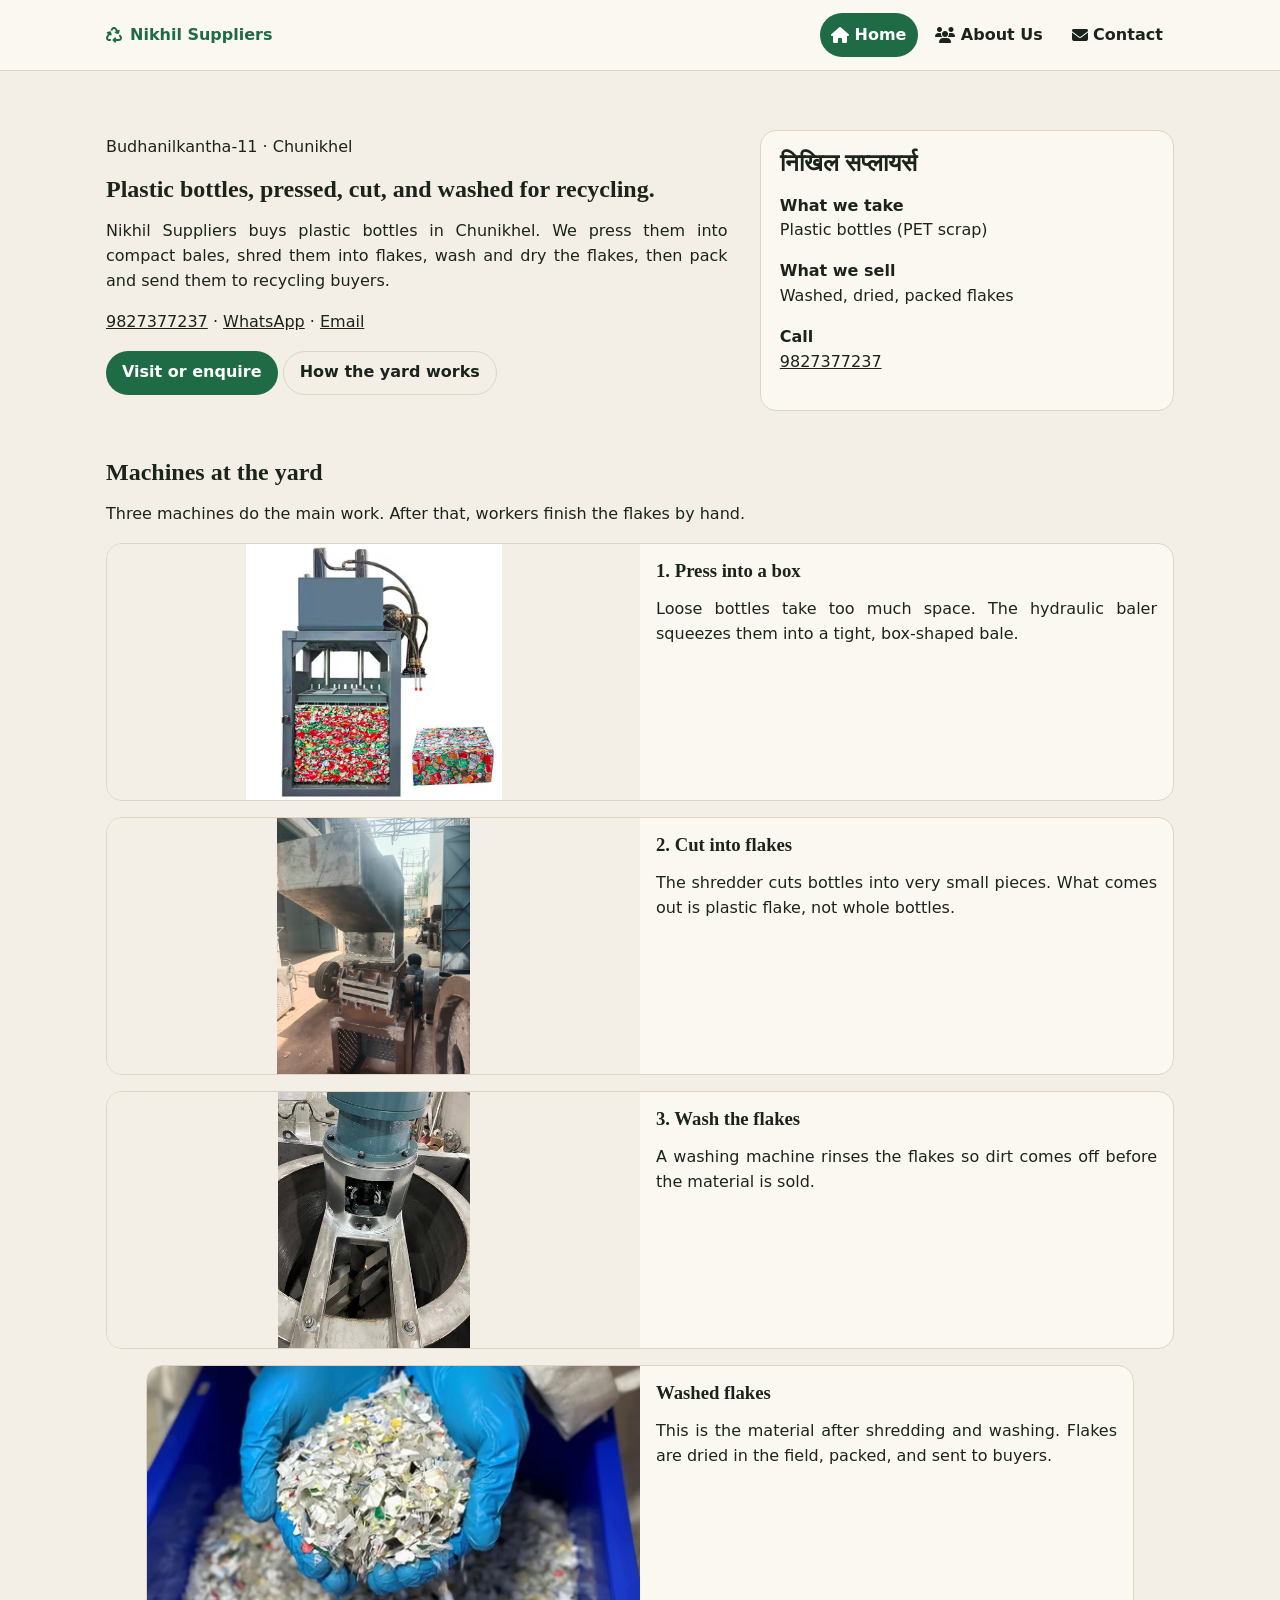
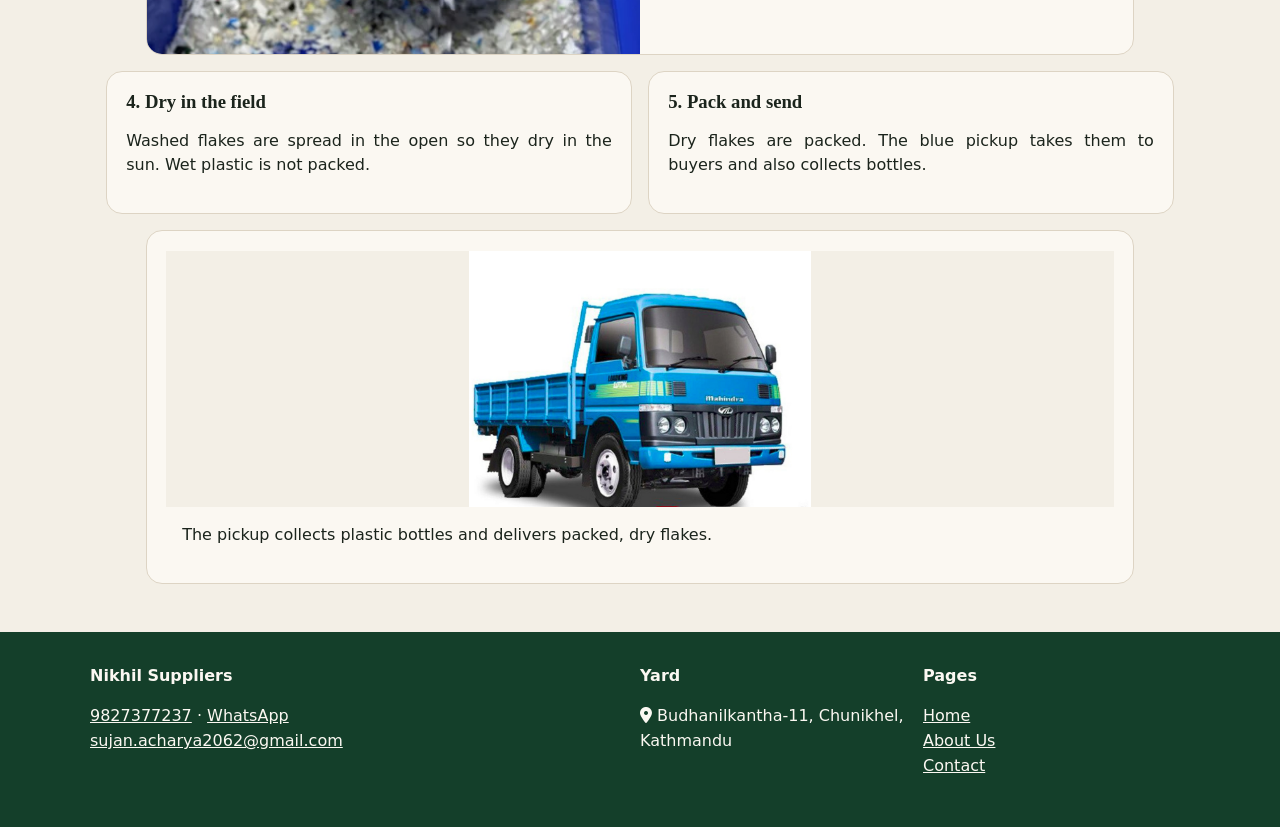
==== index.html @ 7412add0 "Add files via upload" ====
<!DOCTYPE html>
<html lang="en">
<head>
  <meta charset="UTF-8">
  <meta name="viewport" content="width=device-width, initial-scale=1">
  <title>Home | Nikhil Suppliers</title>
  <link rel="stylesheet" href="https://cdnjs.cloudflare.com/ajax/libs/font-awesome/6.5.1/css/all.min.css">
  <link rel="stylesheet" href="css/styles.css">
</head>
<body>
  <nav><div class="wrap bar">
    <a class="logo" href="index.html"><i class="fas fa-recycle"></i> Nikhil Suppliers</a>
    <button class="menu" aria-label="Menu"><i class="fas fa-bars"></i></button>
    <ul class="links">
      <li><a class="active" href="index.html"><i class="fas fa-home"></i> Home</a></li>
      <li><a href="about.html"><i class="fas fa-users"></i> About Us</a></li>
      <li><a href="contact.html"><i class="fas fa-envelope"></i> Contact</a></li>
    </ul>
  </div></nav>
  <main><div class="wrap">
    <section class="hero">
      <div>
        <p>Budhanilkantha-11 · Chunikhel</p>
        <h1>Plastic bottles, pressed, cut, and washed for recycling.</h1>
        <p class="just">Nikhil Suppliers buys plastic bottles in Chunikhel. We press them into compact bales, shred them into flakes, wash and dry the flakes, then pack and send them to recycling buyers.</p>
        <p><a href="tel:9827377237">9827377237</a> · <a href="https://wa.me/9779827377237">WhatsApp</a> · <a href="mailto:sujan.acharya2062@gmail.com">Email</a></p>
        <p><a class="btn" href="contact.html">Visit or enquire</a> <a class="btn alt" href="about.html">How the yard works</a></p>
      </div>
      <aside class="card">
        <h2>निखिल सप्लायर्स</h2>
        <p><strong>What we take</strong><br>Plastic bottles (PET scrap)</p>
        <p><strong>What we sell</strong><br>Washed, dried, packed flakes</p>
        <p><strong>Call</strong><br><a href="tel:9827377237">9827377237</a></p>
      </aside>
    </section>
    <h2>Machines at the yard</h2>
    <p class="just">Three machines do the main work. After that, workers finish the flakes by hand.</p>
    <div class="grid">
      <article class="machine"><img src="baler.png" alt="Baler"><div><h3>1. Press into a box</h3><p class="just">Loose bottles take too much space. The hydraulic baler squeezes them into a tight, box-shaped bale.</p></div></article>
      <article class="machine"><img src="shredder.png" alt="Shredder"><div><h3>2. Cut into flakes</h3><p class="just">The shredder cuts bottles into very small pieces. What comes out is plastic flake, not whole bottles.</p></div></article>
      <article class="machine"><img src="washer.png" alt="Washer"><div><h3>3. Wash the flakes</h3><p class="just">A washing machine rinses the flakes so dirt comes off before the material is sold.</p></div></article>
    </div>
    <figure class="machine shot"><img class="cover" src="flakes.png" alt="Washed plastic flakes"><figcaption><h3>Washed flakes</h3><p class="just">This is the material after shredding and washing. Flakes are dried in the field, packed, and sent to buyers.</p></figcaption></figure>
    <div class="grid two">
      <article class="card"><h3>4. Dry in the field</h3><p class="just">Washed flakes are spread in the open so they dry in the sun. Wet plastic is not packed.</p></article>
      <article class="card"><h3>5. Pack and send</h3><p class="just">Dry flakes are packed. The blue pickup takes them to buyers and also collects bottles.</p></article>
    </div>
    <figure class="shot card"><img src="truck.png" alt="Pickup truck"><figcaption>The pickup collects plastic bottles and delivers packed, dry flakes.</figcaption></figure>
  </div></main>
  <footer><div class="wrap foot">
    <div><strong>Nikhil Suppliers</strong><p><a href="tel:9827377237">9827377237</a> · <a href="https://wa.me/9779827377237">WhatsApp</a><br><a href="mailto:sujan.acharya2062@gmail.com">sujan.acharya2062@gmail.com</a></p></div>
    <div><strong>Yard</strong><p><i class="fas fa-map-marker-alt"></i> Budhanilkantha-11, Chunikhel, Kathmandu</p></div>
    <div><strong>Pages</strong><p><a href="index.html">Home</a><br><a href="about.html">About Us</a><br><a href="contact.html">Contact</a></p></div>
  </div></footer>
  <script src="js/script.js"></script>
</body>
</html>
---- css/styles.css ----
:root{--bg:#f3efe6;--surface:#fbf8f2;--ink:#1b241c;--muted:#5d675e;--green:#1f6b45;--deep:#143f2a;--accent:#c46b2a;--line:#ddd4c4}
*{box-sizing:border-box}html{scroll-behavior:smooth}
body{margin:0;background:var(--bg);color:var(--ink);font:16px/1.55 "Segoe UI",system-ui,sans-serif;min-height:100vh;display:flex;flex-direction:column}
h1,h2,h3{font-family:Georgia,serif;line-height:1.15;margin:0}
a{color:inherit}img{max-width:100%;display:block}
.wrap{width:min(1100px,100%);margin:0 auto;padding:0 1rem}
nav{position:sticky;top:0;background:var(--surface);border-bottom:1px solid var(--line);z-index:5}
.bar{display:flex;align-items:center;justify-content:space-between;min-height:70px}
.logo{display:flex;gap:.5rem;align-items:center;text-decoration:none;font-weight:700;color:var(--green)}
.links{display:flex;gap:.4rem;list-style:none;margin:0;padding:0}
.links a{display:flex;gap:.35rem;align-items:center;min-height:44px;padding:0 .7rem;border-radius:999px;text-decoration:none;font-weight:600}
.links a.active,.links a:hover{background:var(--green);color:#fff}
.menu{display:none;background:none;border:0;font-size:1.4rem}
.hero{display:grid;grid-template-columns:1.2fr .8fr;gap:2rem;align-items:end;padding:3rem 0}
.card,.step,.machine{background:var(--surface);border:1px solid var(--line);border-radius:1rem}
.card{padding:1.2rem}.just{text-align:justify}
.btn{display:inline-flex;min-height:44px;align-items:center;padding:0 1rem;border-radius:999px;text-decoration:none;font-weight:700;background:var(--green);color:#fff}
.btn.alt{background:var(--bg);color:var(--ink);border:1px solid var(--line)}
.grid{display:grid;gap:1rem}.two{grid-template-columns:1fr 1fr}
.machine{display:grid;grid-template-columns:1fr 1fr;overflow:hidden}
.machine img,.shot img{width:100%;height:16rem;object-fit:contain;background:var(--bg)}
.machine div,.shot figcaption{padding:1rem}
.shot{overflow:hidden}.shot img.cover{object-fit:cover;height:18rem}
main{flex:1;padding-bottom:2rem}
footer{margin-top:auto;background:var(--deep);color:#fbf8f2}
.foot{display:grid;grid-template-columns:2fr 1fr 1fr;gap:1rem;padding:2rem 0}
label{display:block;font-weight:700;margin-top:.8rem}
input,textarea{width:100%;padding:.7rem;border:1px solid var(--line);border-radius:.5rem;font:inherit;background:var(--bg)}
button{min-height:44px;width:100%;margin-top:1rem;border:0;border-radius:999px;background:var(--green);color:#fff;font-weight:700}
.map{position:relative;border:1px solid var(--line);border-radius:1rem;overflow:hidden;margin-top:.8rem}
.map iframe{width:100%;height:20rem;border:0}
.map .tag{position:absolute;top:0;left:0;right:0;background:var(--surface);padding:.7rem 1rem}
.err{color:var(--accent)}.ok{color:var(--green)}
@media(max-width:800px){
  .menu{display:block}.links{display:none;position:absolute;left:0;right:0;top:70px;background:#fff;flex-direction:column;padding:1rem;border-bottom:1px solid var(--line)}
  .links.open{display:flex}.hero,.two,.machine,.foot{grid-template-columns:1fr}
}
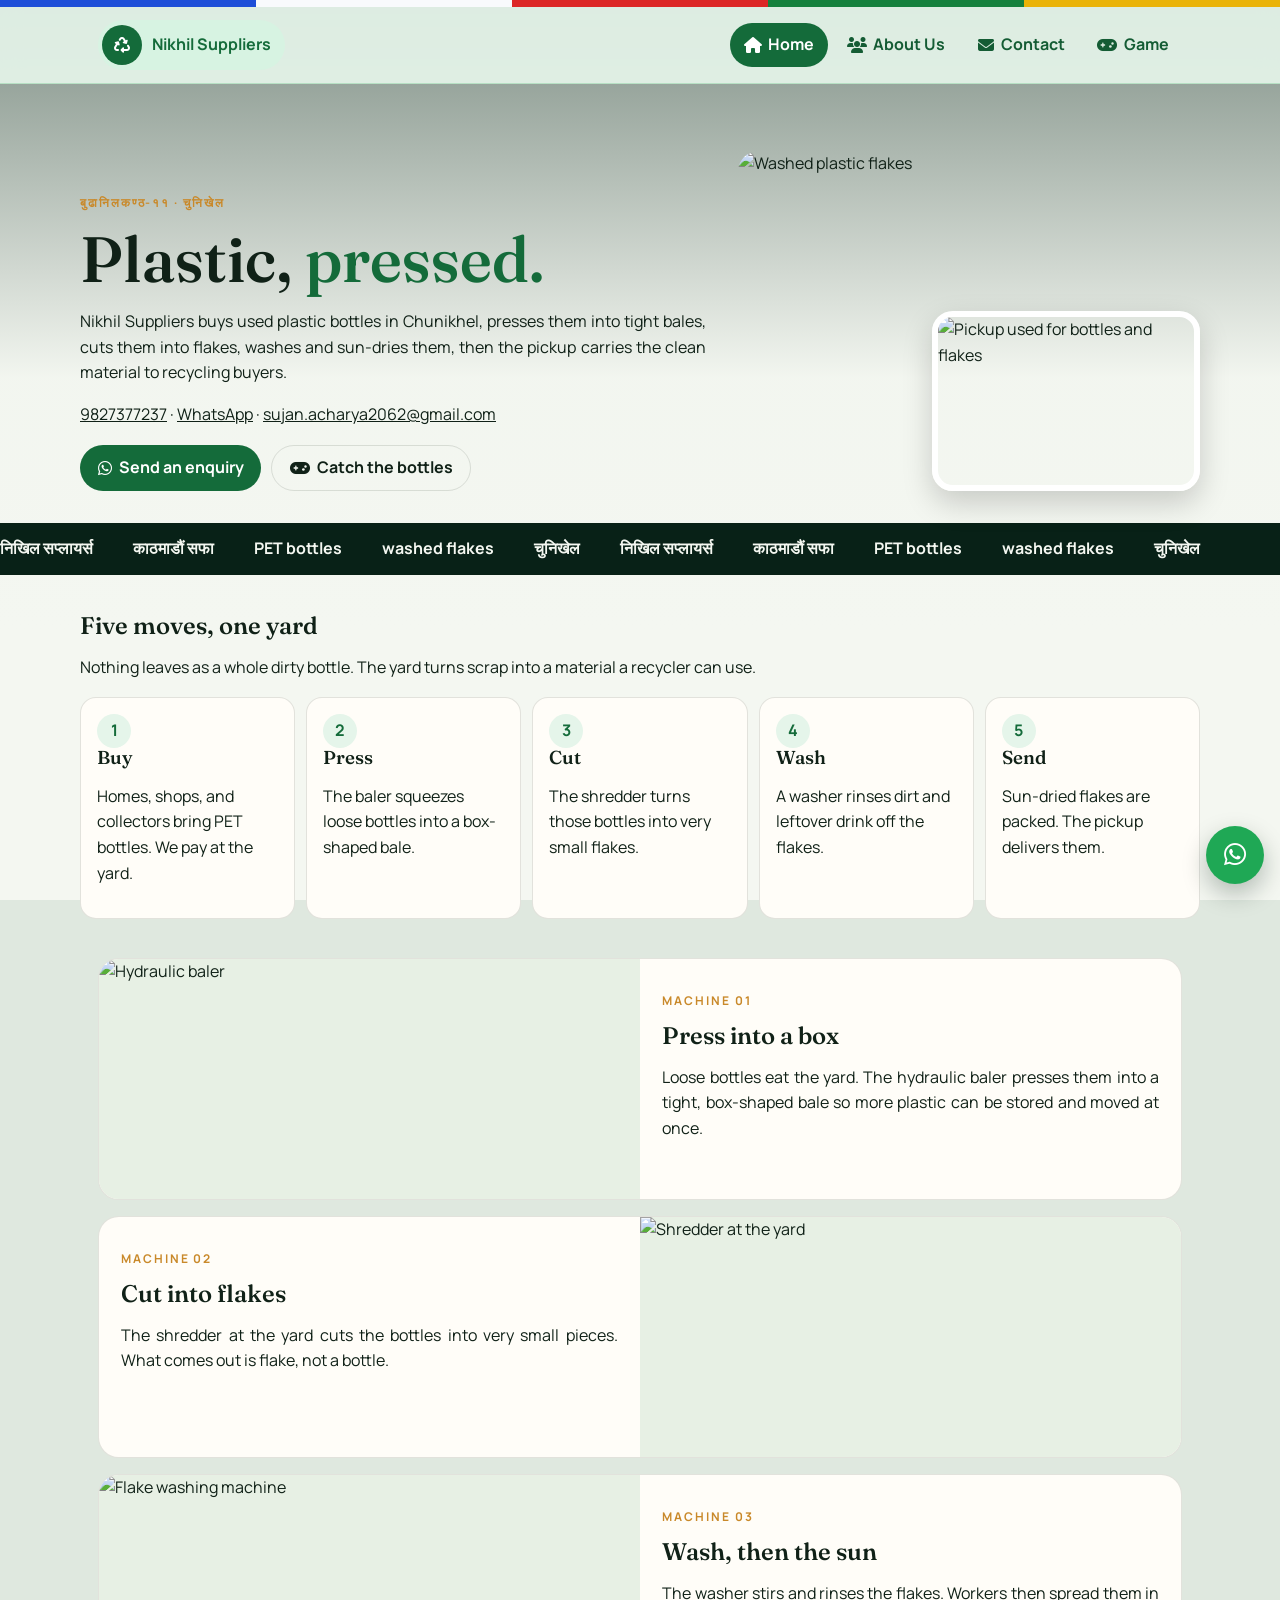
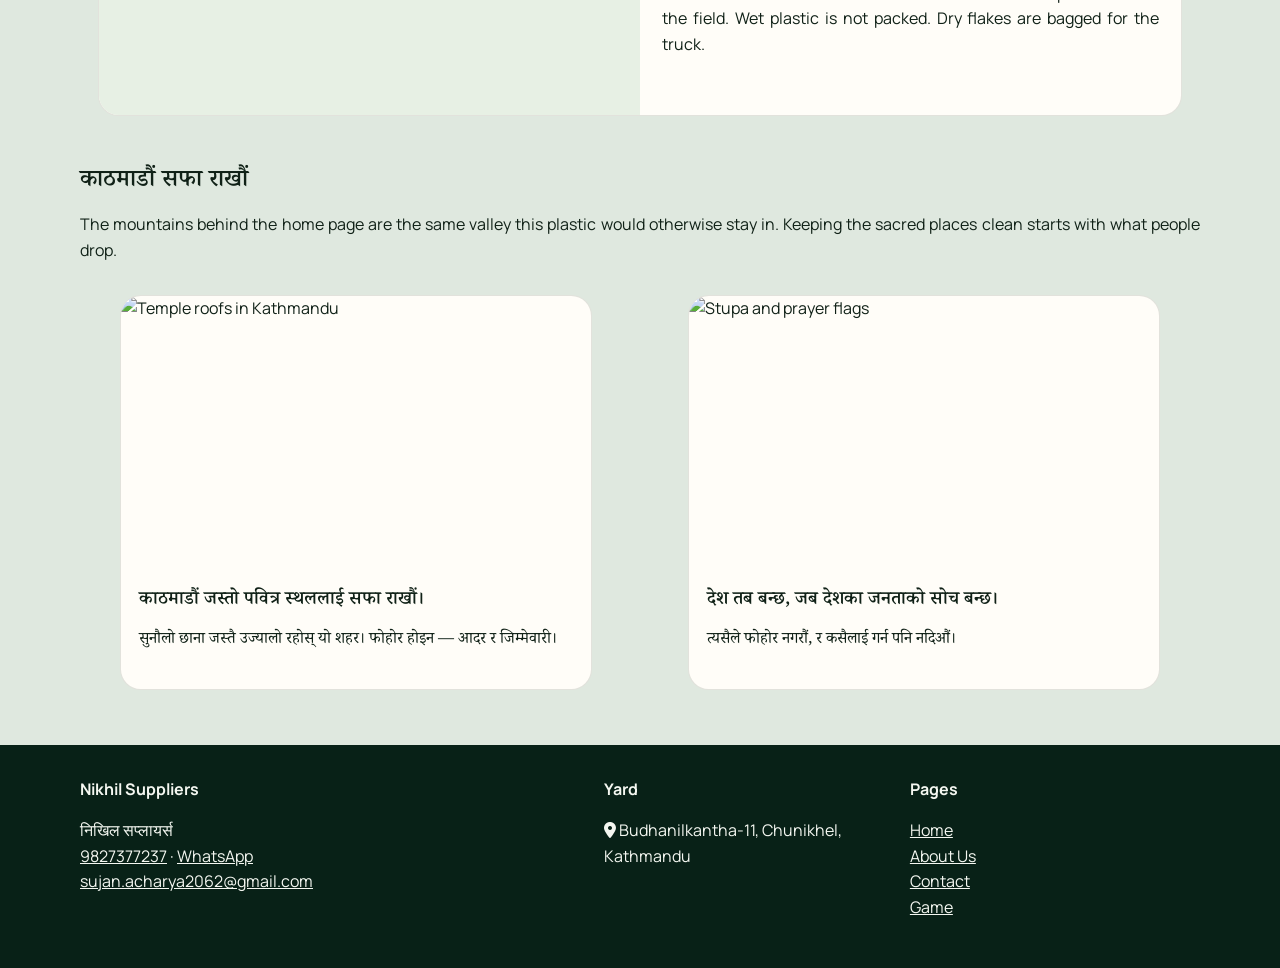
==== commit 8ad546f2: "Add files via upload" ====
--- a/index.html
+++ b/index.html
@@ -7,7 +7,8 @@
   <link rel="stylesheet" href="https://cdnjs.cloudflare.com/ajax/libs/font-awesome/6.5.1/css/all.min.css">
   <link rel="stylesheet" href="css/styles.css">
 </head>
-<body>
+<body class="page-home">
+  <div class="flag"></div>
   <nav><div class="wrap bar">
     <a class="logo" href="index.html"><i class="fas fa-recycle"></i> Nikhil Suppliers</a>
     <button class="menu" aria-label="Menu"><i class="fas fa-bars"></i></button>
@@ -15,43 +16,84 @@
       <li><a class="active" href="index.html"><i class="fas fa-home"></i> Home</a></li>
       <li><a href="about.html"><i class="fas fa-users"></i> About Us</a></li>
       <li><a href="contact.html"><i class="fas fa-envelope"></i> Contact</a></li>
+      <li><a href="game.html"><i class="fas fa-gamepad"></i> Game</a></li>
     </ul>
   </div></nav>
-  <main><div class="wrap">
-    <section class="hero">
-      <div>
-        <p>Budhanilkantha-11 · Chunikhel</p>
-        <h1>Plastic bottles, pressed, cut, and washed for recycling.</h1>
-        <p class="just">Nikhil Suppliers buys plastic bottles in Chunikhel. We press them into compact bales, shred them into flakes, wash and dry the flakes, then pack and send them to recycling buyers.</p>
-        <p><a href="tel:9827377237">9827377237</a> · <a href="https://wa.me/9779827377237">WhatsApp</a> · <a href="mailto:sujan.acharya2062@gmail.com">Email</a></p>
-        <p><a class="btn" href="contact.html">Visit or enquire</a> <a class="btn alt" href="about.html">How the yard works</a></p>
+  <header class="wrap hero">
+    <div class="reveal">
+      <p class="kicker">बुढानिलकण्ठ-११ · चुनिखेल</p>
+      <h1>Plastic, <span class="cycle" id="word">pressed.</span></h1>
+      <p class="just">Nikhil Suppliers buys used plastic bottles in Chunikhel, presses them into tight bales, cuts them into flakes, washes and sun-dries them, then the pickup carries the clean material to recycling buyers.</p>
+      <p><a href="tel:9827377237">9827377237</a> · <a href="https://wa.me/9779827377237">WhatsApp</a> · <a href="mailto:sujan.acharya2062@gmail.com">sujan.acharya2062@gmail.com</a></p>
+      <div class="actions">
+        <a class="btn" href="contact.html"><i class="fab fa-whatsapp"></i> Send an enquiry</a>
+        <a class="btn alt" href="game.html"><i class="fas fa-gamepad"></i> Catch the bottles</a>
       </div>
-      <aside class="card">
-        <h2>निखिल सप्लायर्स</h2>
-        <p><strong>What we take</strong><br>Plastic bottles (PET scrap)</p>
-        <p><strong>What we sell</strong><br>Washed, dried, packed flakes</p>
-        <p><strong>Call</strong><br><a href="tel:9827377237">9827377237</a></p>
-      </aside>
+    </div>
+    <div class="stack reveal">
+      <img class="a" src="images/flakes.png" alt="Washed plastic flakes">
+      <img class="b" src="images/truck.png" alt="Pickup used for bottles and flakes">
+    </div>
+  </header>
+  <div class="marquee" aria-hidden="true">
+    <div class="track">
+      <div class="group"><span>निखिल सप्लायर्स</span><span>काठमाडौं सफा</span><span>PET bottles</span><span>washed flakes</span><span>चुनिखेल</span></div>
+      <div class="group"><span>निखिल सप्लायर्स</span><span>काठमाडौं सफा</span><span>PET bottles</span><span>washed flakes</span><span>चुनिखेल</span></div>
+    </div>
+  </div>
+  <main>
+    <section class="wrap section">
+      <h2>Five moves, one yard</h2>
+      <p class="just">Nothing leaves as a whole dirty bottle. The yard turns scrap into a material a recycler can use.</p>
+      <div class="steps">
+        <article class="step"><span>1</span><h3>Buy</h3><p>Homes, shops, and collectors bring PET bottles. We pay at the yard.</p></article>
+        <article class="step"><span>2</span><h3>Press</h3><p>The baler squeezes loose bottles into a box-shaped bale.</p></article>
+        <article class="step"><span>3</span><h3>Cut</h3><p>The shredder turns those bottles into very small flakes.</p></article>
+        <article class="step"><span>4</span><h3>Wash</h3><p>A washer rinses dirt and leftover drink off the flakes.</p></article>
+        <article class="step"><span>5</span><h3>Send</h3><p>Sun-dried flakes are packed. The pickup delivers them.</p></article>
+      </div>
     </section>
-    <h2>Machines at the yard</h2>
-    <p class="just">Three machines do the main work. After that, workers finish the flakes by hand.</p>
-    <div class="grid">
-      <article class="machine"><img src="baler.png" alt="Baler"><div><h3>1. Press into a box</h3><p class="just">Loose bottles take too much space. The hydraulic baler squeezes them into a tight, box-shaped bale.</p></div></article>
-      <article class="machine"><img src="shredder.png" alt="Shredder"><div><h3>2. Cut into flakes</h3><p class="just">The shredder cuts bottles into very small pieces. What comes out is plastic flake, not whole bottles.</p></div></article>
-      <article class="machine"><img src="washer.png" alt="Washer"><div><h3>3. Wash the flakes</h3><p class="just">A washing machine rinses the flakes so dirt comes off before the material is sold.</p></div></article>
-    </div>
-    <figure class="machine shot"><img class="cover" src="flakes.png" alt="Washed plastic flakes"><figcaption><h3>Washed flakes</h3><p class="just">This is the material after shredding and washing. Flakes are dried in the field, packed, and sent to buyers.</p></figcaption></figure>
-    <div class="grid two">
-      <article class="card"><h3>4. Dry in the field</h3><p class="just">Washed flakes are spread in the open so they dry in the sun. Wet plastic is not packed.</p></article>
-      <article class="card"><h3>5. Pack and send</h3><p class="just">Dry flakes are packed. The blue pickup takes them to buyers and also collects bottles.</p></article>
-    </div>
-    <figure class="shot card"><img src="truck.png" alt="Pickup truck"><figcaption>The pickup collects plastic bottles and delivers packed, dry flakes.</figcaption></figure>
-  </div></main>
+    <section class="wrap">
+      <article class="story">
+        <img src="images/baler.png" alt="Hydraulic baler">
+        <div><p class="kicker">Machine 01</p><h2>Press into a box</h2><p class="just">Loose bottles eat the yard. The hydraulic baler presses them into a tight, box-shaped bale so more plastic can be stored and moved at once.</p></div>
+      </article>
+      <article class="story">
+        <div><p class="kicker">Machine 02</p><h2>Cut into flakes</h2><p class="just">The shredder at the yard cuts the bottles into very small pieces. What comes out is flake, not a bottle.</p></div>
+        <img src="images/shredder.png" alt="Shredder at the yard">
+      </article>
+      <article class="story">
+        <img src="images/washer.png" alt="Flake washing machine">
+        <div><p class="kicker">Machine 03</p><h2>Wash, then the sun</h2><p class="just">The washer stirs and rinses the flakes. Workers then spread them in the field. Wet plastic is not packed. Dry flakes are bagged for the truck.</p></div>
+      </article>
+    </section>
+    <section class="wrap section">
+      <h2 class="np">काठमाडौं सफा राखौं</h2>
+      <p class="just">The mountains behind the home page are the same valley this plastic would otherwise stay in. Keeping the sacred places clean starts with what people drop.</p>
+      <div class="temples">
+        <figure class="temple">
+          <img src="images/kathmandu-temple.jpg" alt="Temple roofs in Kathmandu">
+          <figcaption>
+            <h3 class="np">काठमाडौं जस्तो पवित्र स्थललाई सफा राखौं।</h3>
+            <p class="np">सुनौलो छाना जस्तै उज्यालो रहोस् यो शहर। फोहोर होइन — आदर र जिम्मेवारी।</p>
+          </figcaption>
+        </figure>
+        <figure class="temple">
+          <img src="images/stupa.png" alt="Stupa and prayer flags">
+          <figcaption>
+            <h3 class="np">देश तब बन्छ, जब देशका जनताको सोच बन्छ।</h3>
+            <p class="np">त्यसैले फोहोर नगरौं, र कसैलाई गर्न पनि नदिऔं।</p>
+          </figcaption>
+        </figure>
+      </div>
+    </section>
+  </main>
   <footer><div class="wrap foot">
-    <div><strong>Nikhil Suppliers</strong><p><a href="tel:9827377237">9827377237</a> · <a href="https://wa.me/9779827377237">WhatsApp</a><br><a href="mailto:sujan.acharya2062@gmail.com">sujan.acharya2062@gmail.com</a></p></div>
+    <div><strong>Nikhil Suppliers</strong><p>निखिल सप्लायर्स<br><a href="tel:9827377237">9827377237</a> · <a href="https://wa.me/9779827377237">WhatsApp</a><br><a href="mailto:sujan.acharya2062@gmail.com">sujan.acharya2062@gmail.com</a></p></div>
     <div><strong>Yard</strong><p><i class="fas fa-map-marker-alt"></i> Budhanilkantha-11, Chunikhel, Kathmandu</p></div>
-    <div><strong>Pages</strong><p><a href="index.html">Home</a><br><a href="about.html">About Us</a><br><a href="contact.html">Contact</a></p></div>
+    <div><strong>Pages</strong><p><a href="index.html">Home</a><br><a href="about.html">About Us</a><br><a href="contact.html">Contact</a><br><a href="game.html">Game</a></p></div>
   </div></footer>
+  <a class="wa" href="https://wa.me/9779827377237" aria-label="WhatsApp Nikhil"><i class="fab fa-whatsapp"></i></a>
   <script src="js/script.js"></script>
 </body>
-</html>+</html>
--- a/css/styles.css
+++ b/css/styles.css
@@ -1,37 +1,101 @@
-:root{--bg:#f3efe6;--surface:#fbf8f2;--ink:#1b241c;--muted:#5d675e;--green:#1f6b45;--deep:#143f2a;--accent:#c46b2a;--line:#ddd4c4}
-*{box-sizing:border-box}html{scroll-behavior:smooth}
-body{margin:0;background:var(--bg);color:var(--ink);font:16px/1.55 "Segoe UI",system-ui,sans-serif;min-height:100vh;display:flex;flex-direction:column}
-h1,h2,h3{font-family:Georgia,serif;line-height:1.15;margin:0}
-a{color:inherit}img{max-width:100%;display:block}
-.wrap{width:min(1100px,100%);margin:0 auto;padding:0 1rem}
-nav{position:sticky;top:0;background:var(--surface);border-bottom:1px solid var(--line);z-index:5}
-.bar{display:flex;align-items:center;justify-content:space-between;min-height:70px}
-.logo{display:flex;gap:.5rem;align-items:center;text-decoration:none;font-weight:700;color:var(--green)}
-.links{display:flex;gap:.4rem;list-style:none;margin:0;padding:0}
-.links a{display:flex;gap:.35rem;align-items:center;min-height:44px;padding:0 .7rem;border-radius:999px;text-decoration:none;font-weight:600}
+@import url("https://fonts.googleapis.com/css2?family=Fraunces:opsz,wght@9..144,560;9..144,680&family=Manrope:wght@400;600;700&family=Noto+Serif+Devanagari:wght@600;700&display=swap");
+:root{--ink:#102117;--paper:#f4f7f1;--card:#fffdf8;--green:#146b3a;--deep:#082117;--gold:#c9892a;--line:rgba(16,33,23,.12);--mint:#e5f5ea}
+*{box-sizing:border-box}
+html{scroll-behavior:smooth}
+body{margin:0;color:var(--ink);font:16px/1.6 Manrope,system-ui,sans-serif;min-height:100vh;display:flex;flex-direction:column;background:#dfe8df center/cover fixed}
+.page-home{background-image:linear-gradient(180deg,rgba(8,33,23,.45),rgba(244,247,241,.92) 42%,#f4f7f1 70%),url("../images/mountains.jpg")}
+.page-about{background-image:linear-gradient(180deg,rgba(8,33,23,.42),rgba(244,247,241,.93) 46%,#f4f7f1 72%),url("../images/hills.jpg")}
+.page-contact{background-image:linear-gradient(180deg,rgba(40,32,12,.38),rgba(255,250,240,.93) 48%,#f7f3ea 74%),url("../images/terai.jpg")}
+body.leave{opacity:0;transform:translateY(8px);transition:opacity .35s ease,transform .35s ease}
+h1,h2,h3{font-family:Fraunces,Georgia,serif;line-height:1.08;margin:0;font-weight:560}
+.np{font-family:"Noto Serif Devanagari",Georgia,serif}
+a{color:inherit}
+img{max-width:100%;display:block}
+.wrap{width:min(1120px,100%);margin:0 auto;padding:0 1.1rem}
+.flag{height:7px;background:linear-gradient(90deg,#1d4ed8 0 20%,#f8fafc 20% 40%,#dc2626 40% 60%,#15803d 60% 80%,#eab308 80%)}
+nav{position:sticky;top:0;z-index:20;background:rgba(229,245,234,.92);backdrop-filter:blur(10px);border-bottom:1px solid #b7e0c4}
+.bar{display:flex;align-items:center;justify-content:space-between;min-height:76px;gap:1rem}
+.logo{display:flex;gap:.6rem;align-items:center;text-decoration:none;font-weight:700;color:var(--green);background:#d7f3e2;border-radius:999px;padding:.3rem .9rem .3rem .3rem}
+.logo i{width:40px;height:40px;display:grid;place-items:center;border-radius:50%;background:var(--green);color:#fff;animation:spin 9s linear infinite}
+.links{display:flex;gap:.35rem;list-style:none;margin:0;padding:0}
+.links a{display:flex;gap:.4rem;align-items:center;min-height:44px;padding:0 .85rem;border-radius:999px;text-decoration:none;font-weight:700;color:#145c34}
 .links a.active,.links a:hover{background:var(--green);color:#fff}
-.menu{display:none;background:none;border:0;font-size:1.4rem}
-.hero{display:grid;grid-template-columns:1.2fr .8fr;gap:2rem;align-items:end;padding:3rem 0}
-.card,.step,.machine{background:var(--surface);border:1px solid var(--line);border-radius:1rem}
-.card{padding:1.2rem}.just{text-align:justify}
-.btn{display:inline-flex;min-height:44px;align-items:center;padding:0 1rem;border-radius:999px;text-decoration:none;font-weight:700;background:var(--green);color:#fff}
-.btn.alt{background:var(--bg);color:var(--ink);border:1px solid var(--line)}
-.grid{display:grid;gap:1rem}.two{grid-template-columns:1fr 1fr}
-.machine{display:grid;grid-template-columns:1fr 1fr;overflow:hidden}
-.machine img,.shot img{width:100%;height:16rem;object-fit:contain;background:var(--bg)}
-.machine div,.shot figcaption{padding:1rem}
-.shot{overflow:hidden}.shot img.cover{object-fit:cover;height:18rem}
-main{flex:1;padding-bottom:2rem}
-footer{margin-top:auto;background:var(--deep);color:#fbf8f2}
-.foot{display:grid;grid-template-columns:2fr 1fr 1fr;gap:1rem;padding:2rem 0}
+.menu{display:none;background:none;border:0;font-size:1.35rem;color:var(--green);min-width:44px;min-height:44px}
+.hero{display:grid;grid-template-columns:1.15fr .85fr;gap:2rem;align-items:end;padding:4.2rem 0 2rem}
+.kicker{letter-spacing:.16em;text-transform:uppercase;font-size:.75rem;font-weight:700;color:var(--gold)}
+.hero h1{font-size:clamp(2.4rem,5vw,4.4rem);max-width:14ch}
+.just{text-align:justify}
+.cycle{color:var(--green);display:inline-block;min-width:7ch}
+.cycle.swap{opacity:0;transform:translateY(8px);transition:opacity .25s ease,transform .25s ease}
+.actions{display:flex;flex-wrap:wrap;gap:.6rem;margin-top:1.1rem}
+.btn{display:inline-flex;min-height:46px;align-items:center;gap:.45rem;padding:0 1.1rem;border-radius:999px;text-decoration:none;font-weight:700;background:var(--green);color:#fff;border:0;cursor:pointer}
+.btn.alt{background:transparent;color:var(--ink);border:1px solid var(--line)}
+.btn:hover{transform:translateY(-2px)}
+.panel{background:rgba(255,253,248,.92);border:1px solid var(--line);border-radius:1.3rem;padding:1.2rem;box-shadow:0 18px 40px rgba(8,33,23,.08)}
+.stack{position:relative;min-height:340px}
+.stack img{border-radius:1.3rem;object-fit:cover}
+.stack .a{height:300px;width:86%}
+.stack .b{position:absolute;right:0;bottom:0;width:58%;height:180px;border:6px solid #fff;box-shadow:0 12px 30px rgba(0,0,0,.18)}
+.marquee{overflow:hidden;border-block:1px solid var(--line);background:var(--deep);color:#f4f7f1}
+.track{display:flex;width:max-content;animation:slide 22s linear infinite;will-change:transform}
+.group{display:flex;gap:2.5rem;padding-right:2.5rem;white-space:nowrap;font-weight:700;padding-block:.75rem}
+.group span{flex:none}
+.step,.story,.temple,.panel{transition:transform .35s ease,box-shadow .35s ease}
+.step:hover,.panel:hover,.temple:hover{transform:translateY(-4px);box-shadow:0 16px 32px rgba(8,33,23,.12)}
+.story img{transition:transform .6s ease}
+.story:hover img{transform:scale(1.04)}
+.wa{animation:pulse 2.4s ease-in-out infinite}
+.section{padding:2.4rem 0}
+.steps{display:grid;grid-template-columns:repeat(5,1fr);gap:.7rem}
+.step{background:var(--card);border-radius:1rem;padding:1rem;border:1px solid var(--line);min-height:140px}
+.step span{display:grid;place-items:center;width:34px;height:34px;border-radius:50%;background:var(--mint);color:var(--green);font-weight:700}
+.story{display:grid;grid-template-columns:1fr 1fr;gap:0;overflow:hidden;border-radius:1.3rem;background:var(--card);border:1px solid var(--line);margin-bottom:1rem}
+.story img{width:100%;height:100%;min-height:240px;object-fit:cover;background:#e7f0e4}
+.story div{padding:1.3rem 1.4rem}
+.grid2{display:grid;grid-template-columns:1fr 1fr;gap:1rem}
+.temples{display:grid;grid-template-columns:1fr 1fr;gap:1rem}
+.temple{background:var(--card);border-radius:1.3rem;overflow:hidden;border:1px solid var(--line)}
+.temple img{width:100%;height:280px;object-fit:cover}
+.temple figcaption{padding:1rem 1.1rem 1.2rem}
+.reveal{animation:rise .7s ease both}
+.js .await{opacity:0;transform:translateY(22px);transition:opacity .65s ease,transform .65s ease}
+.js .await.show{opacity:1;transform:none}
+.contacts{display:grid;gap:.7rem;margin:1rem 0}
+.contact{display:flex;gap:.8rem;align-items:center;text-decoration:none;padding:.95rem 1rem}
+.contact i{width:44px;height:44px;display:grid;place-items:center;border-radius:50%;background:var(--mint);color:var(--green);font-size:1.15rem}
 label{display:block;font-weight:700;margin-top:.8rem}
-input,textarea{width:100%;padding:.7rem;border:1px solid var(--line);border-radius:.5rem;font:inherit;background:var(--bg)}
-button{min-height:44px;width:100%;margin-top:1rem;border:0;border-radius:999px;background:var(--green);color:#fff;font-weight:700}
-.map{position:relative;border:1px solid var(--line);border-radius:1rem;overflow:hidden;margin-top:.8rem}
-.map iframe{width:100%;height:20rem;border:0}
-.map .tag{position:absolute;top:0;left:0;right:0;background:var(--surface);padding:.7rem 1rem}
-.err{color:var(--accent)}.ok{color:var(--green)}
-@media(max-width:800px){
-  .menu{display:block}.links{display:none;position:absolute;left:0;right:0;top:70px;background:#fff;flex-direction:column;padding:1rem;border-bottom:1px solid var(--line)}
-  .links.open{display:flex}.hero,.two,.machine,.foot{grid-template-columns:1fr}
-}+input,textarea{width:100%;margin-top:.3rem;padding:.75rem;border:1px solid var(--line);border-radius:.7rem;font:inherit;background:#fff}
+button.btn{width:100%;justify-content:center;margin-top:1rem}
+.map{position:relative;border-radius:1.2rem;overflow:hidden;border:1px solid var(--line);margin-top:.6rem}
+.map iframe{width:100%;height:280px;border:0}
+.map .tag{position:absolute;inset:auto 0 0 0;background:rgba(255,253,248,.94);padding:.7rem 1rem}
+.cover{border-radius:1rem;height:220px;width:100%;object-fit:cover}
+.err{color:#b45309}.ok{color:var(--green)}
+footer{margin-top:auto;background:var(--deep);color:#f4f7f1}
+.foot{display:grid;grid-template-columns:1.4fr .8fr .8fr;gap:1rem;padding:2rem 0}
+.wa{position:fixed;right:1rem;bottom:1rem;z-index:30;width:58px;height:58px;border-radius:50%;display:grid;place-items:center;background:#1fa855;color:#fff;font-size:1.6rem;box-shadow:0 10px 24px rgba(8,33,23,.28);text-decoration:none}
+.wa:hover{transform:scale(1.06)}
+@keyframes spin{to{transform:rotate(360deg)}}
+@keyframes rise{from{opacity:0;transform:translateY(18px)}to{opacity:1;transform:none}}
+@keyframes slide{from{transform:translate3d(0,0,0)}to{transform:translate3d(-50%,0,0)}}
+@keyframes pulse{0%,100%{box-shadow:0 0 0 0 rgba(31,168,85,.45)}70%{box-shadow:0 0 0 14px rgba(31,168,85,0)}}
+.play{width:min(920px,100%);margin:1.5rem auto 2rem;background:#06140e;border-radius:1.2rem;overflow:hidden;position:relative;box-shadow:0 20px 40px rgba(0,0,0,.25)}
+.play canvas{width:100%;height:auto;display:block;background:linear-gradient(#d7efe4,#f4f7f1 55%,#c8d7c4);touch-action:none}
+.hud{display:flex;justify-content:space-between;gap:.6rem;align-items:center;padding:.7rem 1rem;color:#f4f7f1;background:#082117}
+.hud strong{font-size:1.15rem}
+.hud .btn{width:auto;margin:0;min-height:40px}
+.overlay{position:absolute;inset:52px 0 0;display:grid;place-items:center;background:rgba(6,20,14,.55);color:#fff;text-align:center;padding:1rem}
+.overlay[hidden]{display:none}
+.overlay .btn{width:auto}
+@media(max-width:860px){
+  .menu{display:block}
+  .links{display:none;position:absolute;left:0;right:0;top:76px;background:#e5f5ea;flex-direction:column;padding:.6rem 1rem 1rem;border-bottom:1px solid #b7e0c4}
+  .links.open{display:flex}
+  .hero,.story,.grid2,.temples,.steps,.foot{grid-template-columns:1fr}
+  .steps{grid-template-columns:1fr 1fr}
+  .stack{min-height:0}
+  .stack .b{position:static;width:100%;height:180px;margin-top:.6rem;border-width:0}
+}
+@media(prefers-reduced-motion:reduce){
+  .cycle.swap,.logo i,.reveal,.js .await{animation:none;opacity:1;transform:none;transition:none}
+}
